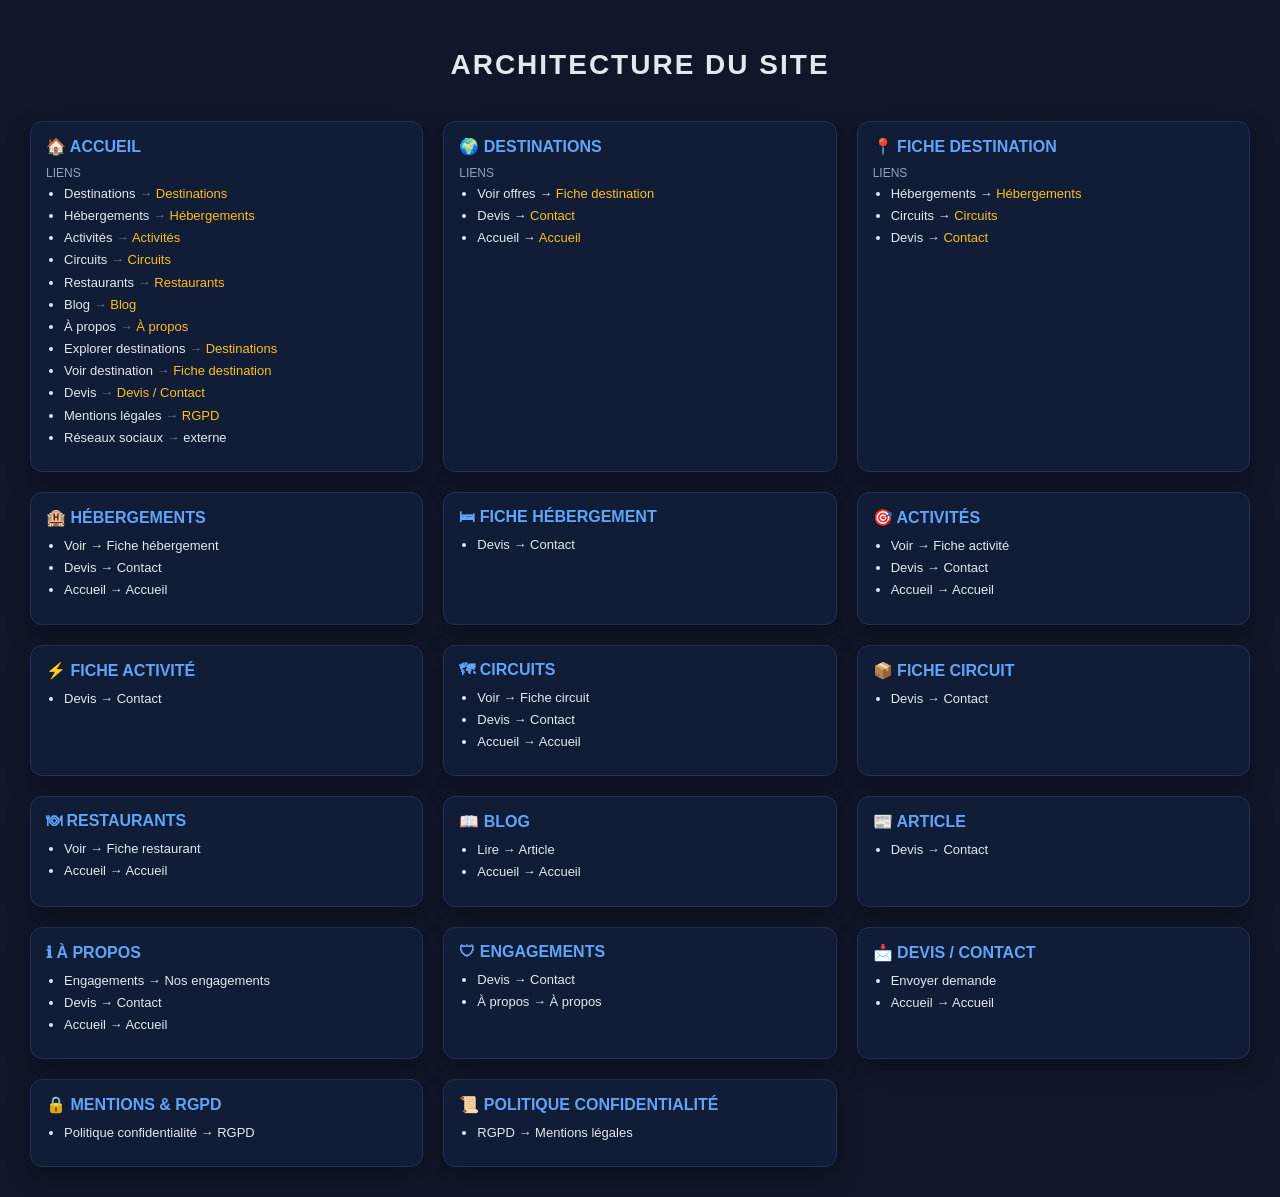
==== index.html @ c450af98 "Add files via upload" ====
<!DOCTYPE html>
<html lang="fr">
<head>
<meta charset="UTF-8">
<title>Architecture du Site</title>

<style>
    body{
        margin:0;
        font-family: Arial, sans-serif;
        background:#0f172a;
        color:#e2e8f0;
        padding:30px;
    }

    h1{
        text-align:center;
        margin-bottom:40px;
        font-size:28px;
        letter-spacing:2px;
    }

    .container{
        display:grid;
        grid-template-columns: repeat(auto-fit, minmax(320px, 1fr));
        gap:20px;
    }

    .page{
        background:#111c36;
        border:1px solid #22304f;
        border-radius:12px;
        padding:15px 15px 20px;
        box-shadow: 0 10px 25px rgba(0,0,0,0.3);
        transition:0.2s;
    }

    .page:hover{
        transform:translateY(-3px);
        border-color:#3b82f6;
    }

    .title{
        font-weight:bold;
        font-size:16px;
        margin-bottom:10px;
        color:#60a5fa;
    }

    .section{
        margin-top:10px;
    }

    .label{
        font-size:12px;
        color:#94a3b8;
        margin-bottom:5px;
        display:block;
    }

    ul{
        padding-left:18px;
        margin:0;
    }

    li{
        font-size:13px;
        margin-bottom:4px;
        line-height:1.4;
    }

    .link{
        color:#fbbf24;
    }

    .arrow{
        color:#64748b;
    }
</style>
</head>

<body>

<h1>ARCHITECTURE DU SITE</h1>

<div class="container">

<!-- ACCUEIL -->
<div class="page">
    <div class="title">🏠 ACCUEIL</div>

    <div class="section">
        <span class="label">LIENS</span>
        <ul>
            <li>Destinations <span class="arrow">→</span> <span class="link">Destinations</span></li>
            <li>Hébergements <span class="arrow">→</span> <span class="link">Hébergements</span></li>
            <li>Activités <span class="arrow">→</span> <span class="link">Activités</span></li>
            <li>Circuits <span class="arrow">→</span> <span class="link">Circuits</span></li>
            <li>Restaurants <span class="arrow">→</span> <span class="link">Restaurants</span></li>
            <li>Blog <span class="arrow">→</span> <span class="link">Blog</span></li>
            <li>À propos <span class="arrow">→</span> <span class="link">À propos</span></li>
            <li>Explorer destinations <span class="arrow">→</span> <span class="link">Destinations</span></li>
            <li>Voir destination <span class="arrow">→</span> <span class="link">Fiche destination</span></li>
            <li>Devis <span class="arrow">→</span> <span class="link">Devis / Contact</span></li>
            <li>Mentions légales <span class="arrow">→</span> <span class="link">RGPD</span></li>
            <li>Réseaux sociaux <span class="arrow">→</span> externe</li>
        </ul>
    </div>
</div>

<!-- DESTINATIONS -->
<div class="page">
    <div class="title">🌍 DESTINATIONS</div>
    <div class="section">
        <span class="label">LIENS</span>
        <ul>
            <li>Voir offres → <span class="link">Fiche destination</span></li>
            <li>Devis → <span class="link">Contact</span></li>
            <li>Accueil → <span class="link">Accueil</span></li>
        </ul>
    </div>
</div>

<!-- FICHE DESTINATION -->
<div class="page">
    <div class="title">📍 FICHE DESTINATION</div>
    <div class="section">
        <span class="label">LIENS</span>
        <ul>
            <li>Hébergements → <span class="link">Hébergements</span></li>
            <li>Circuits → <span class="link">Circuits</span></li>
            <li>Devis → <span class="link">Contact</span></li>
        </ul>
    </div>
</div>

<!-- HÉBERGEMENTS -->
<div class="page">
    <div class="title">🏨 HÉBERGEMENTS</div>
    <ul>
        <li>Voir → Fiche hébergement</li>
        <li>Devis → Contact</li>
        <li>Accueil → Accueil</li>
    </ul>
</div>

<!-- FICHE HÉBERGEMENT -->
<div class="page">
    <div class="title">🛏 FICHE HÉBERGEMENT</div>
    <ul>
        <li>Devis → Contact</li>
    </ul>
</div>

<!-- ACTIVITÉS -->
<div class="page">
    <div class="title">🎯 ACTIVITÉS</div>
    <ul>
        <li>Voir → Fiche activité</li>
        <li>Devis → Contact</li>
        <li>Accueil → Accueil</li>
    </ul>
</div>

<!-- FICHE ACTIVITÉ -->
<div class="page">
    <div class="title">⚡ FICHE ACTIVITÉ</div>
    <ul>
        <li>Devis → Contact</li>
    </ul>
</div>

<!-- CIRCUITS -->
<div class="page">
    <div class="title">🗺 CIRCUITS</div>
    <ul>
        <li>Voir → Fiche circuit</li>
        <li>Devis → Contact</li>
        <li>Accueil → Accueil</li>
    </ul>
</div>

<!-- FICHE CIRCUIT -->
<div class="page">
    <div class="title">📦 FICHE CIRCUIT</div>
    <ul>
        <li>Devis → Contact</li>
    </ul>
</div>

<!-- RESTAURANTS -->
<div class="page">
    <div class="title">🍽 RESTAURANTS</div>
    <ul>
        <li>Voir → Fiche restaurant</li>
        <li>Accueil → Accueil</li>
    </ul>
</div>

<!-- BLOG -->
<div class="page">
    <div class="title">📖 BLOG</div>
    <ul>
        <li>Lire → Article</li>
        <li>Accueil → Accueil</li>
    </ul>
</div>

<!-- ARTICLE -->
<div class="page">
    <div class="title">📰 ARTICLE</div>
    <ul>
        <li>Devis → Contact</li>
    </ul>
</div>

<!-- À PROPOS -->
<div class="page">
    <div class="title">ℹ À PROPOS</div>
    <ul>
        <li>Engagements → Nos engagements</li>
        <li>Devis → Contact</li>
        <li>Accueil → Accueil</li>
    </ul>
</div>

<!-- ENGAGEMENTS -->
<div class="page">
    <div class="title">🛡 ENGAGEMENTS</div>
    <ul>
        <li>Devis → Contact</li>
        <li>À propos → À propos</li>
    </ul>
</div>

<!-- CONTACT -->
<div class="page">
    <div class="title">📩 DEVIS / CONTACT</div>
    <ul>
        <li>Envoyer demande</li>
        <li>Accueil → Accueil</li>
    </ul>
</div>

<!-- RGPD -->
<div class="page">
    <div class="title">🔒 MENTIONS & RGPD</div>
    <ul>
        <li>Politique confidentialité → RGPD</li>
    </ul>
</div>

<!-- POLITIQUE -->
<div class="page">
    <div class="title">📜 POLITIQUE CONFIDENTIALITÉ</div>
    <ul>
        <li>RGPD → Mentions légales</li>
    </ul>
</div>

</div>

</body>
</html>
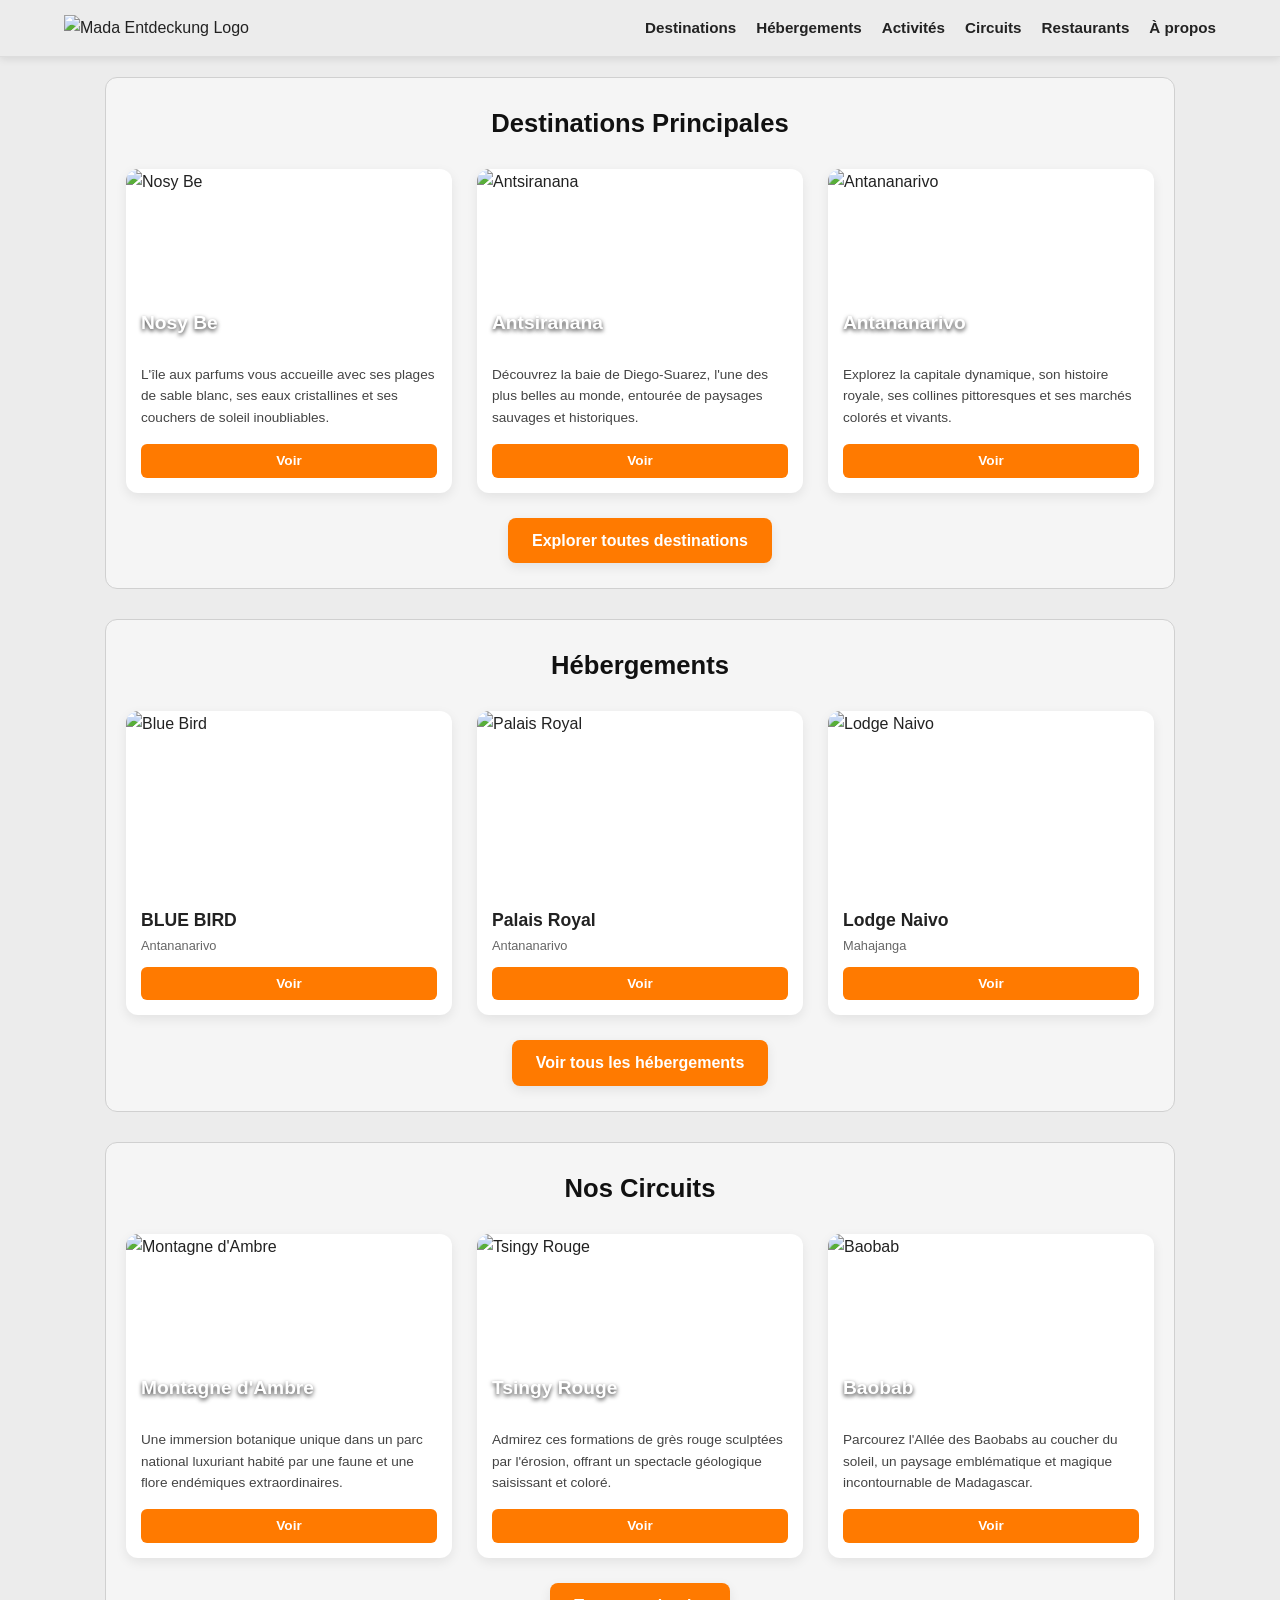
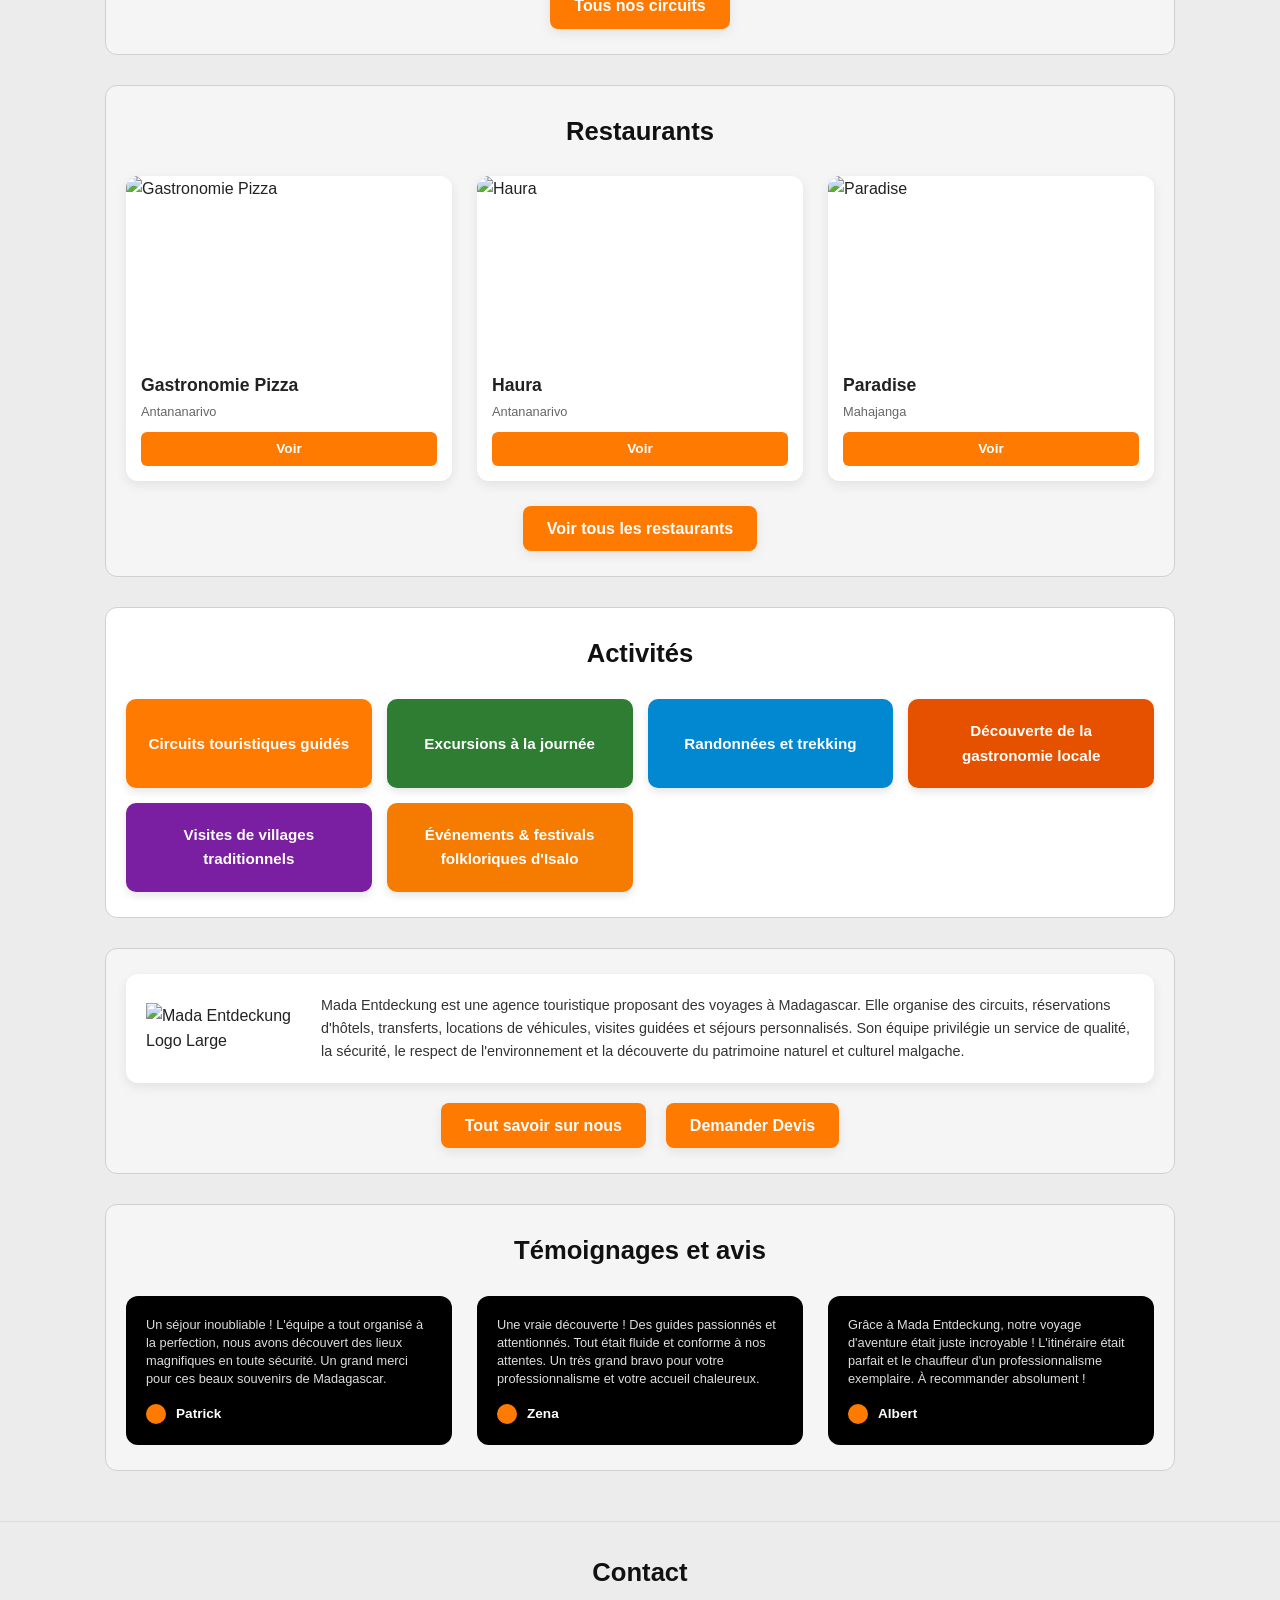
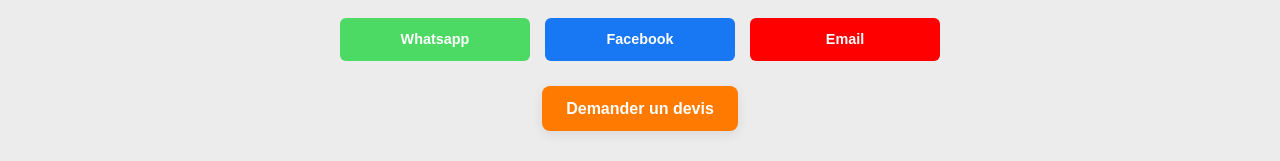
==== commit ca6e50f5: "Add files via upload" ====
--- a/index.html
+++ b/index.html
@@ -1,264 +1,295 @@
-<!DOCTYPE html>
-<html lang="fr">
-<head>
-<meta charset="UTF-8">
-<title>Architecture du Site</title>
-
-<style>
-    body{
-        margin:0;
-        font-family: Arial, sans-serif;
-        background:#0f172a;
-        color:#e2e8f0;
-        padding:30px;
-    }
-
-    h1{
-        text-align:center;
-        margin-bottom:40px;
-        font-size:28px;
-        letter-spacing:2px;
-    }
-
-    .container{
-        display:grid;
-        grid-template-columns: repeat(auto-fit, minmax(320px, 1fr));
-        gap:20px;
-    }
-
-    .page{
-        background:#111c36;
-        border:1px solid #22304f;
-        border-radius:12px;
-        padding:15px 15px 20px;
-        box-shadow: 0 10px 25px rgba(0,0,0,0.3);
-        transition:0.2s;
-    }
-
-    .page:hover{
-        transform:translateY(-3px);
-        border-color:#3b82f6;
-    }
-
-    .title{
-        font-weight:bold;
-        font-size:16px;
-        margin-bottom:10px;
-        color:#60a5fa;
-    }
-
-    .section{
-        margin-top:10px;
-    }
-
-    .label{
-        font-size:12px;
-        color:#94a3b8;
-        margin-bottom:5px;
-        display:block;
-    }
-
-    ul{
-        padding-left:18px;
-        margin:0;
-    }
-
-    li{
-        font-size:13px;
-        margin-bottom:4px;
-        line-height:1.4;
-    }
-
-    .link{
-        color:#fbbf24;
-    }
-
-    .arrow{
-        color:#64748b;
-    }
-</style>
-</head>
-
-<body>
-
-<h1>ARCHITECTURE DU SITE</h1>
-
-<div class="container">
-
-<!-- ACCUEIL -->
-<div class="page">
-    <div class="title">🏠 ACCUEIL</div>
-
-    <div class="section">
-        <span class="label">LIENS</span>
-        <ul>
-            <li>Destinations <span class="arrow">→</span> <span class="link">Destinations</span></li>
-            <li>Hébergements <span class="arrow">→</span> <span class="link">Hébergements</span></li>
-            <li>Activités <span class="arrow">→</span> <span class="link">Activités</span></li>
-            <li>Circuits <span class="arrow">→</span> <span class="link">Circuits</span></li>
-            <li>Restaurants <span class="arrow">→</span> <span class="link">Restaurants</span></li>
-            <li>Blog <span class="arrow">→</span> <span class="link">Blog</span></li>
-            <li>À propos <span class="arrow">→</span> <span class="link">À propos</span></li>
-            <li>Explorer destinations <span class="arrow">→</span> <span class="link">Destinations</span></li>
-            <li>Voir destination <span class="arrow">→</span> <span class="link">Fiche destination</span></li>
-            <li>Devis <span class="arrow">→</span> <span class="link">Devis / Contact</span></li>
-            <li>Mentions légales <span class="arrow">→</span> <span class="link">RGPD</span></li>
-            <li>Réseaux sociaux <span class="arrow">→</span> externe</li>
-        </ul>
-    </div>
-</div>
-
-<!-- DESTINATIONS -->
-<div class="page">
-    <div class="title">🌍 DESTINATIONS</div>
-    <div class="section">
-        <span class="label">LIENS</span>
-        <ul>
-            <li>Voir offres → <span class="link">Fiche destination</span></li>
-            <li>Devis → <span class="link">Contact</span></li>
-            <li>Accueil → <span class="link">Accueil</span></li>
-        </ul>
-    </div>
-</div>
-
-<!-- FICHE DESTINATION -->
-<div class="page">
-    <div class="title">📍 FICHE DESTINATION</div>
-    <div class="section">
-        <span class="label">LIENS</span>
-        <ul>
-            <li>Hébergements → <span class="link">Hébergements</span></li>
-            <li>Circuits → <span class="link">Circuits</span></li>
-            <li>Devis → <span class="link">Contact</span></li>
-        </ul>
-    </div>
-</div>
-
-<!-- HÉBERGEMENTS -->
-<div class="page">
-    <div class="title">🏨 HÉBERGEMENTS</div>
-    <ul>
-        <li>Voir → Fiche hébergement</li>
-        <li>Devis → Contact</li>
-        <li>Accueil → Accueil</li>
-    </ul>
-</div>
-
-<!-- FICHE HÉBERGEMENT -->
-<div class="page">
-    <div class="title">🛏 FICHE HÉBERGEMENT</div>
-    <ul>
-        <li>Devis → Contact</li>
-    </ul>
-</div>
-
-<!-- ACTIVITÉS -->
-<div class="page">
-    <div class="title">🎯 ACTIVITÉS</div>
-    <ul>
-        <li>Voir → Fiche activité</li>
-        <li>Devis → Contact</li>
-        <li>Accueil → Accueil</li>
-    </ul>
-</div>
-
-<!-- FICHE ACTIVITÉ -->
-<div class="page">
-    <div class="title">⚡ FICHE ACTIVITÉ</div>
-    <ul>
-        <li>Devis → Contact</li>
-    </ul>
-</div>
-
-<!-- CIRCUITS -->
-<div class="page">
-    <div class="title">🗺 CIRCUITS</div>
-    <ul>
-        <li>Voir → Fiche circuit</li>
-        <li>Devis → Contact</li>
-        <li>Accueil → Accueil</li>
-    </ul>
-</div>
-
-<!-- FICHE CIRCUIT -->
-<div class="page">
-    <div class="title">📦 FICHE CIRCUIT</div>
-    <ul>
-        <li>Devis → Contact</li>
-    </ul>
-</div>
-
-<!-- RESTAURANTS -->
-<div class="page">
-    <div class="title">🍽 RESTAURANTS</div>
-    <ul>
-        <li>Voir → Fiche restaurant</li>
-        <li>Accueil → Accueil</li>
-    </ul>
-</div>
-
-<!-- BLOG -->
-<div class="page">
-    <div class="title">📖 BLOG</div>
-    <ul>
-        <li>Lire → Article</li>
-        <li>Accueil → Accueil</li>
-    </ul>
-</div>
-
-<!-- ARTICLE -->
-<div class="page">
-    <div class="title">📰 ARTICLE</div>
-    <ul>
-        <li>Devis → Contact</li>
-    </ul>
-</div>
-
-<!-- À PROPOS -->
-<div class="page">
-    <div class="title">ℹ À PROPOS</div>
-    <ul>
-        <li>Engagements → Nos engagements</li>
-        <li>Devis → Contact</li>
-        <li>Accueil → Accueil</li>
-    </ul>
-</div>
-
-<!-- ENGAGEMENTS -->
-<div class="page">
-    <div class="title">🛡 ENGAGEMENTS</div>
-    <ul>
-        <li>Devis → Contact</li>
-        <li>À propos → À propos</li>
-    </ul>
-</div>
-
-<!-- CONTACT -->
-<div class="page">
-    <div class="title">📩 DEVIS / CONTACT</div>
-    <ul>
-        <li>Envoyer demande</li>
-        <li>Accueil → Accueil</li>
-    </ul>
-</div>
-
-<!-- RGPD -->
-<div class="page">
-    <div class="title">🔒 MENTIONS & RGPD</div>
-    <ul>
-        <li>Politique confidentialité → RGPD</li>
-    </ul>
-</div>
-
-<!-- POLITIQUE -->
-<div class="page">
-    <div class="title">📜 POLITIQUE CONFIDENTIALITÉ</div>
-    <ul>
-        <li>RGPD → Mentions légales</li>
-    </ul>
-</div>
-
-</div>
-
-</body>
+<!DOCTYPE html>
+<html lang="fr">
+<head>
+    <meta charset="UTF-8">
+    <meta name="viewport" content="width=device-width, initial-scale=1.0">
+    <title>Mada Entdeckung - Accueil</title>
+    <link rel="stylesheet" href="css/style.css">
+</head>
+<body>
+
+    <!-- ================= HEADER & NAVIGATION ================= -->
+    <header class="header">
+        <div class="logo">
+            <a href="index.html">
+                <img src="images/logo/logo.png" alt="Mada Entdeckung Logo">
+            </a>
+        </div>
+        <nav class="navbar">
+            <ul>
+                <li><a href="page/destination.html">Destinations</a></li>
+                <li><a href="page/hebergement.html">Hébergements</a></li>
+                <li><a href="page/activite.html">Activités</a></li>
+                <li><a href="page/circuit.html">Circuits</a></li>
+                <li><a href="page/restaurant.html">Restaurants</a></li>
+                <li><a href="page/apropos.html">À propos</a></li>
+            </ul>
+        </nav>
+    </header>
+
+    <main>
+        <!-- ================= SECTION 1 : DESTINATIONS PRINCIPALES ================= -->
+        <section class="section-destinations">
+            <h2>Destinations Principales</h2>
+            <div class="cards-grid">
+                
+                <!-- Carte Nosy Be -->
+                <article class="card">
+                    <div class="card-image">
+                        <img src="images/ville/nosy-be/01.jpg" alt="Nosy Be">
+                        <h3>Nosy Be</h3>
+                    </div>
+                    <div class="card-content">
+                        <p>L'île aux parfums vous accueille avec ses plages de sable blanc, ses eaux cristallines et ses couchers de soleil inoubliables.</p>
+                        <a href="ville/template-ville.html" class="btn-voir">Voir</a>
+                    </div>
+                </article>
+
+                <!-- Carte Antsiranana -->
+                <article class="card">
+                    <div class="card-image">
+                        <img src="images/ville/antsiranana/01.jpg" alt="Antsiranana">
+                        <h3>Antsiranana</h3>
+                    </div>
+                    <div class="card-content">
+                        <p>Découvrez la baie de Diego-Suarez, l'une des plus belles au monde, entourée de paysages sauvages et historiques.</p>
+                        <a href="ville/template-ville.html" class="btn-voir">Voir</a>
+                    </div>
+                </article>
+
+                <!-- Carte Antananarivo -->
+                <article class="card">
+                    <div class="card-image">
+                        <img src="images/ville/antananarivo/01.jpg" alt="Antananarivo">
+                        <h3>Antananarivo</h3>
+                    </div>
+                    <div class="card-content">
+                        <p>Explorez la capitale dynamique, son histoire royale, ses collines pittoresques et ses marchés colorés et vivants.</p>
+                        <a href="ville/template-ville.html" class="btn-voir">Voir</a>
+                    </div>
+                </article>
+
+            </div>
+            <div class="center-btn">
+                <a href="page/destination.html" class="btn-main">Explorer toutes destinations</a>
+            </div>
+        </section>
+
+        <!-- ================= SECTION 2 : HÉBERGEMENTS ================= -->
+        <section class="section-hebergements">
+            <h2>Hébergements</h2>
+            <div class="cards-grid">
+                
+                <!-- Carte Blue Bird -->
+                <article class="card">
+                    <img src="images/hebergement/blue-bird/01.jpg" alt="Blue Bird">
+                    <div class="card-content">
+                        <h3>BLUE BIRD</h3>
+                        <p class="location">Antananarivo</p>
+                        <a href="fiche/template-fiche.html" class="btn-voir">Voir</a>
+                    </div>
+                </article>
+
+                <!-- Carte Palais Royal -->
+                <article class="card">
+                    <img src="images/hebergement/palais-royal/01.jpg" alt="Palais Royal">
+                    <div class="card-content">
+                        <h3>Palais Royal</h3>
+                        <p class="location">Antananarivo</p>
+                        <a href="fiche/template-fiche.html" class="btn-voir">Voir</a>
+                    </div>
+                </article>
+
+                <!-- Carte Lodge Naivo -->
+                <article class="card">
+                    <img src="images/hebergement/lodge-naivo/01.jpg" alt="Lodge Naivo">
+                    <div class="card-content">
+                        <h3>Lodge Naivo</h3>
+                        <p class="location">Mahajanga</p>
+                        <a href="fiche/template-fiche.html" class="btn-voir">Voir</a>
+                    </div>
+                </article>
+
+            </div>
+            <div class="center-btn">
+                <a href="page/hebergement.html" class="btn-main">Voir tous les hébergements</a>
+            </div>
+        </section>
+
+        <!-- ================= SECTION 3 : NOS CIRCUITS ================= -->
+        <section class="section-circuits">
+            <h2>Nos Circuits</h2>
+            <div class="cards-grid">
+                
+                <!-- Carte Montagne d'Ambre -->
+                <article class="card">
+                    <div class="card-image">
+                        <img src="images/circuit/montagne-ambre/01.jpg" alt="Montagne d'Ambre">
+                        <h3>Montagne d'Ambre</h3>
+                    </div>
+                    <div class="card-content">
+                        <p>Une immersion botanique unique dans un parc national luxuriant habité par une faune et une flore endémiques extraordinaires.</p>
+                        <a href="fiche/template-fiche.html" class="btn-voir">Voir</a>
+                    </div>
+                </article>
+
+                <!-- Carte Tsingy Rouge -->
+                <article class="card">
+                    <div class="card-image">
+                        <img src="images/circuit/tsingy-rouge/01.jpg" alt="Tsingy Rouge">
+                        <h3>Tsingy Rouge</h3>
+                    </div>
+                    <div class="card-content">
+                        <p>Admirez ces formations de grès rouge sculptées par l'érosion, offrant un spectacle géologique saisissant et coloré.</p>
+                        <a href="fiche/template-fiche.html" class="btn-voir">Voir</a>
+                    </div>
+                </article>
+
+                <!-- Carte Baobab -->
+                <article class="card">
+                    <div class="card-image">
+                        <img src="images/circuit/baobab/01.jpg" alt="Baobab">
+                        <h3>Baobab</h3>
+                    </div>
+                    <div class="card-content">
+                        <p>Parcourez l'Allée des Baobabs au coucher du soleil, un paysage emblématique et magique incontournable de Madagascar.</p>
+                        <a href="fiche/template-fiche.html" class="btn-voir">Voir</a>
+                    </div>
+                </article>
+
+            </div>
+            <div class="center-btn">
+                <a href="page/circuit.html" class="btn-main">Tous nos circuits</a>
+            </div>
+        </section>
+
+        <!-- ================= SECTION 4 : RESTAURANTS ================= -->
+        <section class="section-restaurants">
+            <h2>Restaurants</h2>
+            <div class="cards-grid">
+                
+                <!-- Carte Gastronomie Pizza -->
+                <article class="card">
+                    <img src="images/restaurant/gastronomie-pizza/01.jpg" alt="Gastronomie Pizza">
+                    <div class="card-content">
+                        <h3>Gastronomie Pizza</h3>
+                        <p class="location">Antananarivo</p>
+                        <a href="fiche/template-fiche.html" class="btn-voir">Voir</a>
+                    </div>
+                </article>
+
+                <!-- Carte Haura -->
+                <article class="card">
+                    <img src="images/restaurant/haura/01.jpg" alt="Haura">
+                    <div class="card-content">
+                        <h3>Haura</h3>
+                        <p class="location">Antananarivo</p>
+                        <a href="fiche/template-fiche.html" class="btn-voir">Voir</a>
+                    </div>
+                </article>
+
+                <!-- Carte Paradise -->
+                <article class="card">
+                    <img src="images/restaurant/paradise/01.jpg" alt="Paradise">
+                    <div class="card-content">
+                        <h3>Paradise</h3>
+                        <p class="location">Mahajanga</p>
+                        <a href="fiche/template-fiche.html" class="btn-voir">Voir</a>
+                    </div>
+                </article>
+
+            </div>
+            <div class="center-btn">
+                <a href="page/restaurant.html" class="btn-main">Voir tous les restaurants</a>
+            </div>
+        </section>
+
+        <!-- ================= SECTION 5 : ACTIVITÉS ================= --><!-- ================= SECTION 5 : ACTIVITÉS ================= -->
+        <section class="section-activites">
+            <h2>Activités</h2>
+            <div class="activites-grid">
+                <div class="activite-card act-1">
+                    <p>Circuits touristiques guidés</p>
+                </div>
+                <div class="activite-card act-2">
+                    <p>Excursions à la journée</p>
+                </div>
+                <div class="activite-card act-3">
+                    <p>Randonnées et trekking</p>
+                </div>
+                <div class="activite-card act-4">
+                    <p>Découverte de la gastronomie locale</p>
+                </div>
+                <div class="activite-card act-5">
+                    <p>Visites de villages traditionnels</p>
+                </div>
+                <div class="activite-card act-6">
+                    <p>Événements & festivals folkloriques d'Isalo</p>
+                </div>
+            </div>
+        </section>
+
+        <!-- ================= SECTION 6 : À PROPOS / PRÉSENTATION ================= -->
+        <section class="section-apropos">
+            <div class="apropos-container">
+                <div class="apropos-logo">
+                    <img src="images/logo/logo.png" alt="Mada Entdeckung Logo Large">
+                </div>
+                <div class="apropos-text">
+                    <p>Mada Entdeckung est une agence touristique proposant des voyages à Madagascar. Elle organise des circuits, réservations d'hôtels, transferts, locations de véhicules, visites guidées et séjours personnalisés. Son équipe privilégie un service de qualité, la sécurité, le respect de l'environnement et la découverte du patrimoine naturel et culturel malgache.</p>
+                </div>
+            </div>
+            <div class="apropos-actions">
+                <a href="page/apropos.html" class="btn-main">Tout savoir sur nous</a>
+                <a href="page/devis.html" class="btn-main">Demander Devis</a>
+            </div>
+        </section>
+
+        <!-- ================= SECTION 7 : TÉMOIGNAGES ET AVIS ================= -->
+        <section class="section-temoignages">
+            <h2>Témoignages et avis</h2>
+            <div class="cards-grid">
+                
+                <article class="card-avis">
+                    <p>Un séjour inoubliable ! L'équipe a tout organisé à la perfection, nous avons découvert des lieux magnifiques en toute sécurité. Un grand merci pour ces beaux souvenirs de Madagascar.</p>
+                    <div class="avis-author">
+                        <span class="avatar-orange"></span>
+                        <span class="author-name">Patrick</span>
+                    </div>
+                </article>
+
+                <article class="card-avis">
+                    <p>Une vraie découverte ! Des guides passionnés et attentionnés. Tout était fluide et conforme à nos attentes. Un très grand bravo pour votre professionnalisme et votre accueil chaleureux.</p>
+                    <div class="avis-author">
+                        <span class="avatar-orange"></span>
+                        <span class="author-name">Zena</span>
+                    </div>
+                </article>
+
+                <article class="card-avis">
+                    <p>Grâce à Mada Entdeckung, notre voyage d'aventure était juste incroyable ! L'itinéraire était parfait et le chauffeur d'un professionnalisme exemplaire. À recommander absolument !</p>
+                    <div class="avis-author">
+                        <span class="avatar-orange"></span>
+                        <span class="author-name">Albert</span>
+                    </div>
+                </article>
+
+            </div>
+        </section>
+    </main>
+
+    <!-- ================= FOOTER & CONTACT ================= -->
+    <footer class="footer">
+        <h2>Contact</h2>
+        <div class="social-links">
+            <a href="https://wa.me/" target="_blank" rel="noopener noreferrer" class="btn-social btn-whatsapp">Whatsapp</a>
+            <a href="https://facebook.com" target="_blank" rel="noopener noreferrer" class="btn-social btn-facebook">Facebook</a>
+            <a href="mailto:contact@mada-entdeckung.com" class="btn-social btn-email">Email</a>
+        </div>
+        <div class="footer-devis">
+            <a href="page/devis.html" class="btn-main">Demander un devis</a>
+        </div>
+    </footer>
+
+</body>
 </html>
--- a/css/style.css
+++ b/css/style.css
@@ -0,0 +1,404 @@
+/* ==========================================================================
+   1. VARIABLES GLOBALES & RESET
+   ========================================================================== */
+:root {
+    /* Couleurs principales */
+    --primary-orange: #ff7a00;
+    --primary-orange-hover: #e06b00;
+    --bg-light: #ececec;
+    --bg-card: #ffffff;
+    --text-color: #222222;
+    --text-muted: #666666;
+    
+    /* Couleurs Réseaux / Footer */
+    --whatsapp-green: #4cd964;
+    --facebook-blue: #1877f2;
+    --email-red: #ff0000;
+
+    /* Styling */
+    --border-radius: 12px;
+    --box-shadow: 0 4px 12px rgba(0, 0, 0, 0.08);
+    --transition: all 0.3s ease;
+    --max-width: 1100px;
+}
+
+* {
+    margin: 0;
+    padding: 0;
+    box-sizing: border-box;
+}
+
+body {
+   font-family: "Comic Sans MS", "Comic Sans", cursive, sans-serif;
+    background-color: var(--bg-light);
+    color: var(--text-color);
+    line-height: 1.6;
+}
+
+a {
+    text-decoration: none;
+    color: inherit;
+}
+
+ul {
+    list-style: none;
+}
+
+img {
+    max-width: 100%;
+    height: auto;
+    display: block;
+}
+
+/* Container global pour centrer le contenu */
+main {
+    max-width: var(--max-width);
+    margin: 0 auto;
+    padding: 20px 15px;
+}
+
+/* ==========================================================================
+   2. HEADER & NAVIGATION
+   ========================================================================== */
+.header {
+    background-color: var(--bg-light);
+    padding: 15px 5%;
+    display: flex;
+    justify-content: space-between;
+    align-items: center;
+    border-bottom: 1px solid #ddd;
+    
+    /* Propriétés pour fixer la navbar au scroll */
+    position: sticky;
+    top: 0;
+    z-index: 1000; /* Garantit que la navbar passe au-dessus des images/cartes */
+    box-shadow: 0 2px 8px rgba(0, 0, 0, 0.1); /* Petite ombre sous la navbar lors du défilement */
+}
+
+.logo img {
+    max-height: 60px;
+}
+
+.navbar ul {
+    display: flex;
+    gap: 20px;
+    flex-wrap: wrap;
+}
+
+.navbar a {
+    font-weight: 600;
+    font-size: 0.95rem;
+    transition: var(--transition);
+}
+
+.navbar a:hover {
+    color: var(--primary-orange);
+}
+
+/* ==========================================================================
+   3. BOUTONS RÉUTILISABLES
+   ========================================================================== */
+/* Petit bouton orange (cartes) */
+.btn-voir {
+    display: inline-block;
+    background-color: var(--primary-orange);
+    color: #fff;
+    padding: 6px 18px;
+    border-radius: 6px;
+    font-weight: bold;
+    font-size: 0.85rem;
+    text-align: center;
+    transition: var(--transition);
+}
+
+.btn-voir:hover {
+    background-color: var(--primary-orange-hover);
+}
+
+/* Grand bouton principal orange */
+.btn-main {
+    display: inline-block;
+    background-color: var(--primary-orange);
+    color: #fff;
+    padding: 10px 24px;
+    border-radius: 8px;
+    font-weight: bold;
+    font-size: 1rem;
+    text-align: center;
+    box-shadow: var(--box-shadow);
+    transition: var(--transition);
+}
+
+.btn-main:hover {
+    background-color: var(--primary-orange-hover);
+    transform: translateY(-2px);
+}
+
+.center-btn {
+    text-align: center;
+    margin-top: 25px;
+}
+
+/* ==========================================================================
+   4. SECTIONS & GRILLES DE CARTES
+   ========================================================================== */
+
+/* Modifier la règle des sections dans style.css */
+section {
+    background-color: #f5f5f5; /* Ou #ffffff selon le fond désiré */
+    border: 1px solid #d0d0d0;  /* La bordure du rectangle */
+    border-radius: 12px;       /* Les coins légèrement arrondis */
+    padding: 25px 20px;        /* L'espace à l'intérieur du rectangle */
+    margin-bottom: 30px;       /* L'espace entre deux blocs */
+}
+
+h2 {
+    text-align: center;
+    font-size: 1.6rem;
+    margin-bottom: 25px;
+    color: #111;
+}
+
+.cards-grid {
+    display: grid;
+    grid-template-columns: repeat(auto-fit, minmax(280px, 1fr));
+    gap: 25px;
+}
+
+/* Style de carte standard */
+.card {
+    background: var(--bg-card);
+    border-radius: var(--border-radius);
+    overflow: hidden;
+    box-shadow: var(--box-shadow);
+    display: flex;
+    flex-direction: column;
+    justify-content: space-between;
+}
+
+.card img {
+    width: 100%;
+    height: 180px;
+    object-fit: cover;
+}
+
+.card-content {
+    padding: 15px;
+    display: flex;
+    flex-direction: column;
+    flex-grow: 1;
+    justify-content: space-between;
+}
+
+.card-content p {
+    font-size: 0.85rem;
+    color: #444;
+    margin-bottom: 15px;
+}
+
+.card-content .location {
+    font-size: 0.8rem;
+    color: var(--text-muted);
+    margin-bottom: 10px;
+}
+
+/* Style spécifique pour cartes avec titre sur l'image (Destinations & Circuits) */
+.card-image {
+    position: relative;
+}
+
+.card-image h3 {
+    position: absolute;
+    bottom: 10px;
+    left: 15px;
+    color: #fff;
+    font-size: 1.2rem;
+    text-shadow: 0 2px 4px rgba(0,0,0,0.8);
+}
+
+/* Style spécifique pour cartes sans titre sur l'image (Hébergements & Restaurants) */
+.card-content h3 {
+    font-size: 1.1rem;
+    margin-bottom: 2px;
+}
+
+/* ==========================================================================
+   5. SECTION ACTIVITÉS
+   ========================================================================== *//* ==========================================================================
+   5. SECTION ACTIVITÉS (Colorée)
+   ========================================================================== */
+.section-activites {
+    background-color: var(--bg-card);
+    padding: 25px 20px;
+    border-radius: var(--border-radius);
+    border: 1px solid #d0d0d0;
+}
+
+.activites-grid {
+    display: grid;
+    grid-template-columns: repeat(auto-fit, minmax(220px, 1fr));
+    gap: 15px;
+}
+
+.activite-card {
+    padding: 20px 15px;
+    border-radius: 10px;
+    color: #ffffff;
+    font-weight: bold;
+    font-size: 0.95rem;
+    text-align: center;
+    display: flex;
+    align-items: center;
+    justify-content: center;
+    min-height: 80px;
+    box-shadow: 0 4px 8px rgba(0, 0, 0, 0.1);
+    transition: var(--transition);
+}
+
+.activite-card:hover {
+    transform: translateY(-3px);
+    box-shadow: 0 6px 12px rgba(0, 0, 0, 0.15);
+}
+
+/* Palette de couleurs variées pour chaque carte */
+.act-1 { background-color: #ff7a00; } /* Orange chaleureux */
+.act-2 { background-color: #2e7d32; } /* Vert nature */
+.act-3 { background-color: #0288d1; } /* Bleu lagon */
+.act-4 { background-color: #e65100; } /* Rouge/Orange piment */
+.act-5 { background-color: #7b1fa2; } /* Violet tropical */
+.act-6 { background-color: #f57c00; } /* Jaune/Ambré soleil */
+
+/* ==========================================================================
+   6. SECTION À PROPOS (Accueil)
+   ========================================================================== */
+.apropos-container {
+    display: flex;
+    gap: 25px;
+    align-items: center;
+    background: var(--bg-card);
+    padding: 20px;
+    border-radius: var(--border-radius);
+    box-shadow: var(--box-shadow);
+    margin-bottom: 20px;
+}
+
+.apropos-logo {
+    flex: 0 0 150px;
+}
+
+.apropos-text p {
+    font-size: 0.9rem;
+    color: #333;
+}
+
+.apropos-actions {
+    display: flex;
+    justify-content: center;
+    gap: 20px;
+    flex-wrap: wrap;
+}
+
+/* ==========================================================================
+   7. SECTION TÉMOIGNAGES
+   ========================================================================== */
+.card-avis {
+    background: #000;
+    color: #fff;
+    padding: 20px;
+    border-radius: var(--border-radius);
+    display: flex;
+    flex-direction: column;
+    justify-content: space-between;
+}
+
+.card-avis p {
+    font-size: 0.8rem;
+    line-height: 1.4;
+    margin-bottom: 15px;
+    color: #ddd;
+}
+
+.avis-author {
+    display: flex;
+    align-items: center;
+    gap: 10px;
+}
+
+.avatar-orange {
+    width: 20px;
+    height: 20px;
+    background-color: var(--primary-orange);
+    border-radius: 50%;
+    display: inline-block;
+}
+
+.author-name {
+    font-size: 0.85rem;
+    font-weight: bold;
+}
+
+/* ==========================================================================
+   8. FOOTER & CONTACT
+   ========================================================================== */
+.footer {
+    background-color: var(--bg-light);
+    border-top: 1px solid #ddd;
+    padding: 30px 15px;
+    text-align: center;
+}
+
+.social-links {
+    display: flex;
+    justify-content: center;
+    gap: 15px;
+    max-width: 600px;
+    margin: 0 auto 25px auto;
+    flex-wrap: wrap;
+}
+
+.btn-social {
+    flex: 1;
+    min-width: 120px;
+    padding: 10px 15px;
+    color: #fff;
+    font-weight: bold;
+    border-radius: 6px;
+    font-size: 0.9rem;
+    transition: var(--transition);
+}
+
+.btn-whatsapp { background-color: var(--whatsapp-green); }
+.btn-facebook { background-color: var(--facebook-blue); }
+.btn-email { background-color: var(--email-red); }
+
+.btn-social:hover {
+    opacity: 0.9;
+}
+
+.footer-devis {
+    margin-top: 15px;
+}
+
+/* ==========================================================================
+   9. RESPONSIVE / ADAPTATION ÉCRANS
+   ========================================================================== */
+@media (max-width: 768px) {
+    .header {
+        flex-direction: column;
+        gap: 15px;
+    }
+    
+    .navbar ul {
+        justify-content: center;
+    }
+
+    .apropos-container {
+        flex-direction: column;
+        text-align: center;
+    }
+
+    .activites-columns {
+        flex-direction: column;
+        text-align: center;
+    }
+}
